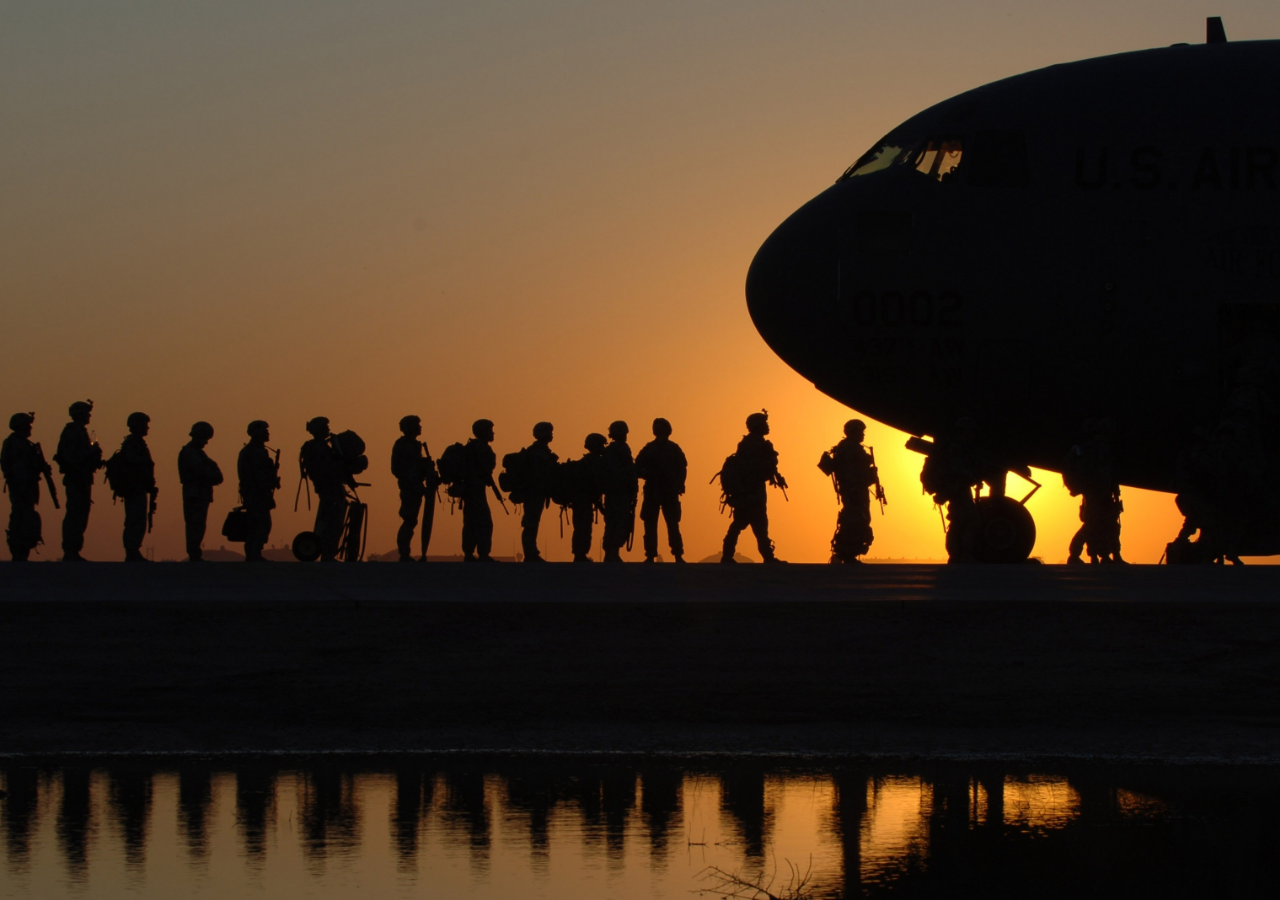
==== index2.html @ 164d667a "grote verrandering" ====
<!DOCTYPE html>
<html lang="en">
<head>
    <meta charset="UTF-8">
    <meta http-equiv="X-UA-Compatible" content="IE=edge">
    <meta name="viewport" content="width=device-width, initial-scale=1.0">
    <title>Band of Brothers</title>
    <link rel="stylesheet" href="style.css">
</head>
<body>
    <!-- <iframe src="muziek/BandOfBrothers.mp3" allow="autoplay" style="display:none" id="iframeAudio">
    </iframe>  -->
    <main>
        <div class="opstijgen">
            <div class="image"></div>
        </div>
        <div class="vliegen">
            <div class="image"></div>
        </div>
        <div class="springen">
            <div class="image"></div>
        </div>
        <div class="lucht">
            <div class="image"></div>
        </div>
    </main>


    <script src="main.js"></script>
</body>
</html>
---- style.css ----
body{
    background-color:black;
    color:white;
    margin:0px;
    padding:0px;
}
h1{
    font-family:'cf_band_of_brothers_personaRg' ;
    font-size:80px;
    color:white;
    text-align: center;
}
.color{
    color:darkred;
}
header{
    background-color:black;
    position:fixed;
    left:0px;
    top:0px;
    height:100%;
    width:100%;
    text-align:center;
    z-index:-1;
}
.btn{
    cursor:pointer;
    width:150px;
    margin:20px auto;
    padding:5px 20px;
    background-color:red;
    font-size:25px;
}
.btn:hover{

}

main{
    position: fixed;
    left:0px;
    top:0px;
    height:100%;
    width:100%;
    background-color:black;
}
/* Afbeeldingen */
/* 1 */
.opstijgen{
    position: absolute;
    left:0;
    top:0;
    height:100%;
    width:100%;
    z-index: 5;
    animation: opstijgen 3s;
    animation-fill-mode: forwards;
}
.opstijgen .image{
    position:absolute;
    left:0px;
    top:calc(50% - 50%);
    height:100%;
    width:100%;
    background:url("../afbeeldingen/BOB1.jpg")center center no-repeat;background-size:cover;
}
@keyframes opstijgen {
    from {top: 0%}
    to {top: 100%}
}
/* 2 */
.vliegen{
    position: absolute;
    left:0;
    top:0;
    height:100%;
    width:100%;
    z-index: 4;
    animation: vliegen 5s;
    animation-delay:5s;
    animation-fill-mode: forwards;
}
.vliegen .image{
    position:absolute;
    left:0px;
    top:calc(50% - 50%);
    height:100%;
    width:100%;
    background:url("../afbeeldingen/BOB2.jpg")center center no-repeat;background-size:cover;
}
@keyframes vliegen {
    0%{opacity:100%}
    15% {opacity:50%}
    30% {opacity:0%}
    100% {opacity:0%}
}

/* 3 */
.springen{
    position: absolute;
    left:0;
    top:0;
    height:100%;
    width:100%;
    z-index: 3;
    animation: springen 5s;
    animation-delay:5s;
    animation-fill-mode: forwards;
}
.springen .image{
    position:absolute;
    left:0px;
    top:calc(50% - 50%);
    height:100%;
    width:100%;
    background:url("../afbeeldingen/BOB3.jpg")center center no-repeat;background-size:cover;

}
@keyframes springen {
    0% {transform: scale(1 , 1)}
    50% {transform: scale(1.5, 1.5)}
    50% {opacity: 1 }
    100%{opacity: 0}
}
/* 4 */
.lucht{
    position: absolute;
    left:0;
    top:0;
    height:100%;
    width:100%;
    z-index: 2;
    animation: lucht 7s;
    animation-delay:7s;
    animation-fill-mode: forwards;
}
.lucht .image{
    position:absolute;
    left:0px;
    top:calc(50% - 50%);
    height:100%;
    width:100%;
    background:url("../afbeeldingen/BOB4.jpg")center center no-repeat;background-size:cover;
}
@keyframes lucht {
    from {transform: scale(0 , 0)}
    to {transform: scale(1.5, 1.5)}
}

/* Fonts */
@font-face {
    font-family: 'cf_band_of_brothers_personaRg';
    src: url('font/fon1/cfbandofbrotherspersonal-re-webfont.woff2') format('woff2'),
         url('font/fon1cfbandofbrotherspersonal-re-webfont.woff') format('woff');
    font-weight: normal;
    font-style: normal;
}
@font-face {
    font-family: 'vendettaregular';
    src: url('font/font2/endetta-webfont.woff2') format('woff2'),
         url('font/font2/vendetta-webfont.woff') format('woff');
    font-weight: normal;
    font-style: normal;

}

@font-face {
    font-family: 'scala_sansbold_lf';
    src: url('font/font3/scalasans-boldlf-webfont.woff2') format('woff2'),
         url('font/font3/scalasans-boldlf-webfont.woff') format('woff');
    font-weight: normal;
    font-style: normal;

}

@font-face {
    font-family: 'scala_sanslight';
    src: url('font/font3/scalasans-light-webfont.woff2') format('woff2'),
         url('font/font3/scalasans-light-webfont.woff') format('woff');
    font-weight: normal;
    font-style: normal;

}

@font-face {
    font-family: 'scala_sansregular';
    src: url('font/font3/scalasans-regular-webfont.woff2') format('woff2'),
         url('font/font3/scalasans-regular-webfont.woff') format('woff');
    font-weight: normal;
    font-style: normal;

}
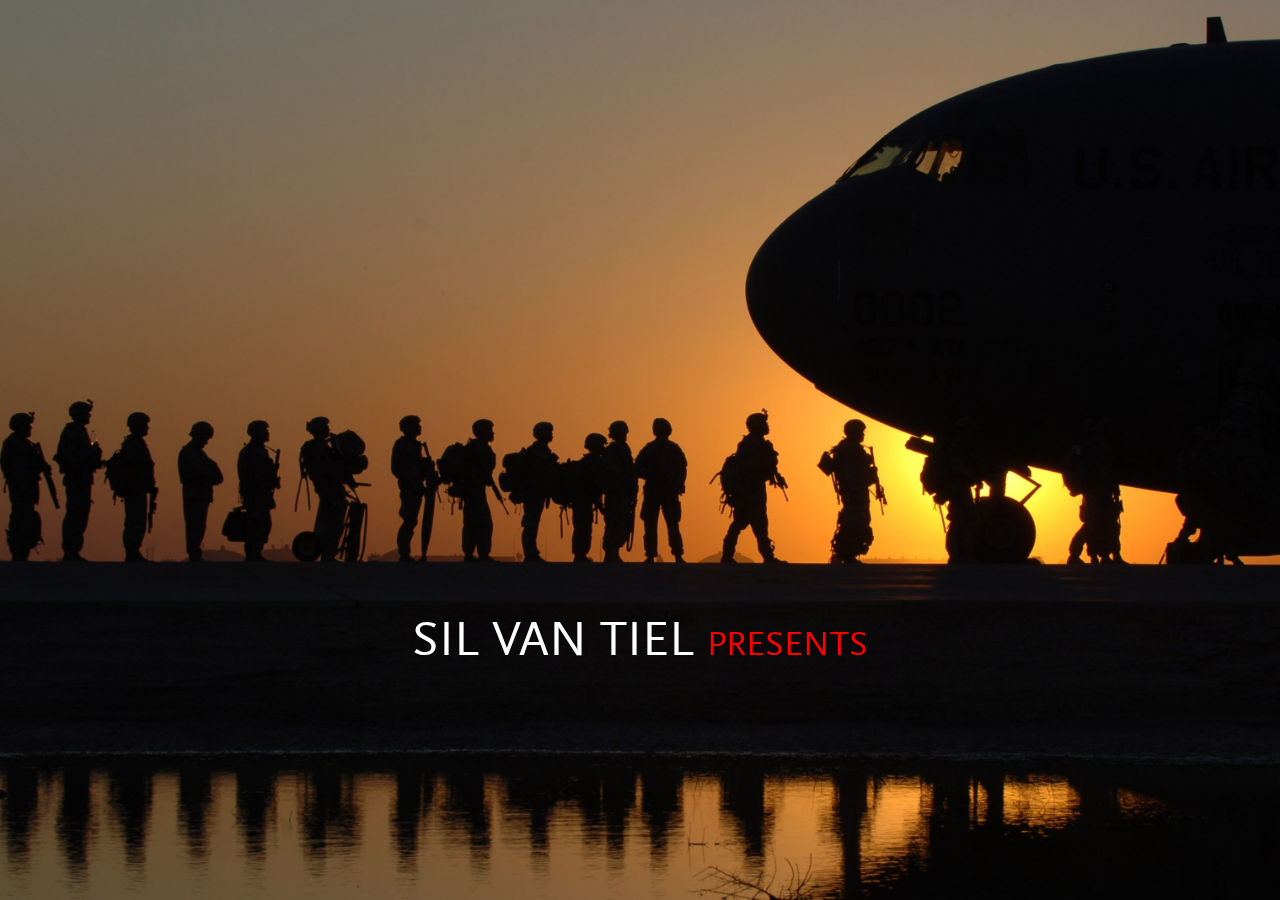
==== commit 517167d9: "laatste versie" ====
--- a/index2.html
+++ b/index2.html
@@ -8,21 +8,71 @@
     <link rel="stylesheet" href="style.css">
 </head>
 <body>
-    <!-- <iframe src="muziek/BandOfBrothers.mp3" allow="autoplay" style="display:none" id="iframeAudio">
-    </iframe>  -->
+    <iframe src="muziek/BOBmuziek.mp3" allow="autoplay" style="display:none" id="iframeAudio">
+    </iframe> 
     <main>
+        <div class="einde">
+            <div class="einde-tekst">BAND <span style="color:red">of</span> Brothers</div>
+            <a href="/index.html" class="btn">terug</a>
+        </div>
         <div class="opstijgen">
-            <div class="image"></div>
+            <div class="image">
+                <div class="presents">SIL VAN TIEL <span style="color:red ; font-size:35px">PRESENTS</span></div>
+            </div>
         </div>
         <div class="vliegen">
             <div class="image"></div>
         </div>
         <div class="springen">
-            <div class="image"></div>
+            <div class="image">
+                <div class="bob">
+                    <div class="bob-tekst">
+                        STARRING
+                    </div>
+                    <div class="bob-tekst-2">
+                        EION BAILEY
+                    </div>
+                    <div class="bob-tekst-3">
+                        MICHAEL CUDLITZ
+                    </div>
+                    <div class="bob-tekst-4">
+                        DALE DYE
+                    </div>
+                </div>
+            </div>
         </div>
         <div class="lucht">
             <div class="image"></div>
         </div>
+        <div class="land">
+            <div class="image"></div>
+        </div>
+        <div class="rook1">
+            <div class="image"></div>
+        </div>
+        <div class="rook2">
+            <div class="image"></div>
+        </div>
+
+        <div class="rakket1">
+            <div class="image"></div>
+        </div>
+        <div class="rakket2">
+            <div class="image"></div>
+        </div>
+        <div class="rakket3">
+            <div class="image"></div>
+        </div>
+        <div class="rakket4">
+            <div class="image"></div>
+        </div>
+        <div class="rakket5">
+            <div class="image"></div>
+        </div>
+        <div class="rakket6">
+            <div class="image"></div>
+        </div>
+
     </main>
 
 
--- a/style.css
+++ b/style.css
@@ -1,20 +1,24 @@
 body{
-    background-color:black;
+    /* background-color:black; */
     color:white;
     margin:0px;
     padding:0px;
+    
 }
 h1{
     font-family:'cf_band_of_brothers_personaRg' ;
     font-size:80px;
     color:white;
     text-align: center;
+    margin-top:150px;
 }
 .color{
-    color:darkred;
-}
+    color:black;
+    letter-spacing: 25px;
+}
+
 header{
-    background-color:black;
+    background:url("../afbeeldingen/BOB-background.jpg")center center no-repeat;background-size:cover;
     position:fixed;
     left:0px;
     top:0px;
@@ -23,16 +27,52 @@
     text-align:center;
     z-index:-1;
 }
-.btn{
-    cursor:pointer;
-    width:150px;
-    margin:20px auto;
-    padding:5px 20px;
-    background-color:red;
-    font-size:25px;
-}
-.btn:hover{
-
+.overlay{
+    background: rgba(0, 0, 0, 0.6);
+    width:100%;
+    height:100%;
+    left:0px;
+    top:0px;
+    position:fixed;
+}
+.btn {
+	background:linear-gradient(to bottom, #f3eded 5%, #2e2e2e 100%);
+	background-color:#414141;
+	border-radius:20px;
+	display:inline-block;
+	cursor:pointer;
+	color:#ffffff;
+	font-family:Arial;
+	font-size:17px;
+	font-weight:bold;
+	padding:9px 40px;
+	text-decoration:none;
+}
+.btn:hover {
+	background:linear-gradient(to bottom, #4d4d4d 5%, #c7c7c7 100%);
+	background-color:#4d4d4d;
+}
+.btn:active {
+	position:relative;
+	top:1px;
+}
+
+a{
+    color:white;
+    text-decoration: none;
+    font-size:15px;
+}
+a:hover{
+    text-decoration:underline;
+    font-weight:bold;
+}
+
+.extra-tekst{
+    position:fixed;
+    top:90%;
+    left:0px;
+    text-align:center;
+    width:100%;
 }
 
 main{
@@ -42,6 +82,24 @@
     height:100%;
     width:100%;
     background-color:black;
+    color:white;
+
+}
+
+.einde{
+    color:white;
+    position:absolute;
+    left:0px;
+    top:50%;
+    text-align:center;
+    height:100%;
+    width:100%;
+}
+
+.einde .einde-tekst{
+    font-size:80px;
+    font-family:'cf_band_of_brothers_personaRg';
+    letter-spacing: 25px;
 }
 /* Afbeeldingen */
 /* 1 */
@@ -51,8 +109,9 @@
     top:0;
     height:100%;
     width:100%;
-    z-index: 5;
+    z-index: 21;
     animation: opstijgen 3s;
+    animation-delay:5s;
     animation-fill-mode: forwards;
 }
 .opstijgen .image{
@@ -62,10 +121,35 @@
     height:100%;
     width:100%;
     background:url("../afbeeldingen/BOB1.jpg")center center no-repeat;background-size:cover;
+}
+.presents{
+    position: absolute;
+    left:0;
+    top:68%;
+    text-align:center;
+    height:100%;
+    width:100%;
+    z-index: 20;
+    animation: presents 8s;
+    animation-delay:0s;
+    animation-fill-mode: forwards;
+    font-family: "scala_sansregular";
+    font-size:50px;
 }
 @keyframes opstijgen {
     from {top: 0%}
     to {top: 100%}
+    99%{transform:scale(1 , 1)}
+    100% {transform: scale(0 , 0)}
+}
+@keyframes presents{
+    0% {opacity:0}
+    10% {opacity:0}
+    50% {opacity:1}
+    70% {opacity:0}
+    100% {opacity: 0}
+    99%{transform:scale(1 , 1)}
+    100% {transform: scale(0 , 0)}
 }
 /* 2 */
 .vliegen{
@@ -74,9 +158,9 @@
     top:0;
     height:100%;
     width:100%;
-    z-index: 4;
+    z-index: 19;
     animation: vliegen 5s;
-    animation-delay:5s;
+    animation-delay:9s;
     animation-fill-mode: forwards;
 }
 .vliegen .image{
@@ -87,11 +171,56 @@
     width:100%;
     background:url("../afbeeldingen/BOB2.jpg")center center no-repeat;background-size:cover;
 }
+.bob{
+    position: absolute;
+    left:55%;
+    top:30%;
+    height:100%;
+    width:100%;
+    z-index: 18;
+    animation: bob 8s;
+    animation-delay:10s;
+    animation-fill-mode: forwards;
+}
+.bob-tekst{
+    font-family: "scala_sansregular";
+    font-size:40px;
+    color:red;
+}
+.bob-tekst-2{
+    font-family: "scala_sansregular";
+    font-size:60px;
+    color:white;
+    line-height: 0.8;
+    text-indent: 20px;
+}
+.bob-tekst-3{
+    font-family: "scala_sansregular";
+    font-size:60px;
+    color:white;
+    line-height: 1.5;
+    text-indent: -40px;
+}
+.bob-tekst-4{
+    font-family: "scala_sansregular";
+    font-size:60px;
+    color:white;
+    line-height: 1.5;
+}
 @keyframes vliegen {
-    0%{opacity:100%}
-    15% {opacity:50%}
-    30% {opacity:0%}
-    100% {opacity:0%}
+    0%{opacity:1}
+    15% {opacity:0.5}
+    30% {opacity:0}
+    100% {opacity:0}
+    99%{transform:scale(1 , 1)}
+    100% {transform: scale(0 , 0)}
+}
+@keyframes bob{
+    50% {opacity:1}
+    70% {opacity:0}
+    100% {opacity: 0}
+    99%{transform:scale(1 , 1)}
+    100% {transform: scale(0 , 0)}
 }
 
 /* 3 */
@@ -101,9 +230,9 @@
     top:0;
     height:100%;
     width:100%;
-    z-index: 3;
+    z-index: 17;
     animation: springen 5s;
-    animation-delay:5s;
+    animation-delay:10s;
     animation-fill-mode: forwards;
 }
 .springen .image{
@@ -120,6 +249,8 @@
     50% {transform: scale(1.5, 1.5)}
     50% {opacity: 1 }
     100%{opacity: 0}
+    99%{transform:scale(1.5 , 1.5)}
+    100% {transform: scale(0 , 0)}
 }
 /* 4 */
 .lucht{
@@ -128,9 +259,9 @@
     top:0;
     height:100%;
     width:100%;
-    z-index: 2;
+    z-index: 16;
     animation: lucht 7s;
-    animation-delay:7s;
+    animation-delay:11s;
     animation-fill-mode: forwards;
 }
 .lucht .image{
@@ -142,9 +273,216 @@
     background:url("../afbeeldingen/BOB4.jpg")center center no-repeat;background-size:cover;
 }
 @keyframes lucht {
-    from {transform: scale(0 , 0)}
-    to {transform: scale(1.5, 1.5)}
-}
+    0% {transform: scale(0 , 0)}
+    50% {transform: scale(1.5, 1.5)}
+    100% {transform: scale(0 , 0)}
+}
+/* 5 */
+.land{
+    position: absolute;
+    left:0;
+    top:0;
+    height:100%;
+    width:100%;
+    z-index: 15;
+    animation: landing 5s;
+    animation-delay:17s;
+    animation-fill-mode: forwards;
+}
+.land .image{
+    position:absolute;
+    left:0px;
+    top:calc(50% - 50%);
+    height:100%;
+    width:100%;
+    background:url("../afbeeldingen/BOB5.jpg")center center no-repeat;background-size:cover;
+}
+@keyframes landing {
+    0% {transform: scale(1 , 1)}
+    25% {transform: scale(1 , 1)}
+    50% {transform: scale(1.5, 1.5) ; opacity: 1}
+    99%{transform:scale(1.5 , 1.5)}
+    100%{opacity: 0 ; transform:scale(0 ,0)}
+}
+/* 6 */
+.rook1{
+    position: absolute;
+    left:0;
+    top:0;
+    height:100%;
+    width:100%;
+    z-index: 14;
+    animation: rook1 2s;
+    animation-delay:20s;
+    animation-fill-mode: forwards;
+}
+.rook1 .image{
+    position:absolute;
+    left:0px;
+    top:calc(50% - 50%);
+    height:100%;
+    width:100%;
+    background:url("../afbeeldingen/BOB6.jpg")center center no-repeat;background-size:cover;
+}
+@keyframes rook1{
+    50%{opacity:1}
+    100%{opacity:0}
+    99%{transform:scale(1 , 1)}
+    100% {transform: scale(0 , 0)}
+}
+/* 7 */
+.rook2{
+    position: absolute;
+    left:0;
+    top:0;
+    height:100%;
+    width:100%;
+    z-index: 13;
+    animation: rook2 2s;
+    animation-delay:21s;
+    animation-fill-mode: forwards;
+}
+.rook2 .image{
+    position:absolute;
+    left:0px;
+    top:calc(50% - 50%);
+    height:100%;
+    width:100%;
+    background:url("../afbeeldingen/BOB7.jpg")center center no-repeat;background-size:cover;
+}
+@keyframes rook2{
+    50%{opacity:1}
+    100%{opacity:0}
+    99%{transform:scale(1 , 1)}
+    100% {transform: scale(0 , 0)}
+}
+/* 8 begin rakket*/
+.rakket1{
+    position:absolute;
+    left:0;
+    top:0;
+    height:100%;
+    width:100%;
+    z-index:12;
+    animation: rakket 500ms;
+    animation-delay:22500ms;
+    animation-fill-mode: forwards;
+}
+.rakket1 .image{
+    position:absolute;
+    left:0px;
+    top:calc(50% - 50%);
+    height:100%;
+    width:100%;
+    background:url("../afbeeldingen/vid1.jpg")center center no-repeat;background-size:cover;
+}
+/* 9 */
+.rakket2{
+    position:absolute;
+    left:0;
+    top:0;
+    height:100%;
+    width:100%;
+    z-index:11;
+    animation: rakket 500ms;
+    animation-delay:23000ms;
+    animation-fill-mode: forwards;
+}
+.rakket2 .image{
+    position:absolute;
+    left:0px;
+    top:calc(50% - 50%);
+    height:100%;
+    width:100%;
+    background:url("../afbeeldingen/vid2.jpg")center center no-repeat;background-size:cover;
+}
+/* 10 */
+.rakket3{
+    position:absolute;
+    left:0;
+    top:0;
+    height:100%;
+    width:100%;
+    z-index:10;
+    animation: rakket 500ms;
+    animation-delay:23500ms;
+    animation-fill-mode: forwards;
+}
+.rakket3 .image{
+    position:absolute;
+    left:0px;
+    top:calc(50% - 50%);
+    height:100%;
+    width:100%;
+    background:url("../afbeeldingen/vid3.jpg")center center no-repeat;background-size:cover;
+}
+/* 11 */
+.rakket4{
+    position:absolute;
+    left:0;
+    top:0;
+    height:100%;
+    width:100%;
+    z-index:9;
+    animation: rakket 500ms;
+    animation-delay:24000ms;
+    animation-fill-mode: forwards;
+}
+.rakket4 .image{
+    position:absolute;
+    left:0px;
+    top:calc(50% - 50%);
+    height:100%;
+    width:100%;
+    background:url("../afbeeldingen/vid4.jpg")center center no-repeat;background-size:cover;
+}
+/* 12 */
+.rakket5{
+    position:absolute;
+    left:0;
+    top:0;
+    height:100%;
+    width:100%;
+    z-index:8;
+    animation: rakket 500ms;
+    animation-delay:24500ms;
+    animation-fill-mode: forwards;
+}
+.rakket5 .image{
+    position:absolute;
+    left:0px;
+    top:calc(50% - 50%);
+    height:100%;
+    width:100%;
+    background:url("../afbeeldingen/vid5.jpg")center center no-repeat;background-size:cover;
+}
+/* 13 */
+.rakket6{
+    position:absolute;
+    left:0;
+    top:0;
+    height:100%;
+    width:100%;
+    z-index:7;
+    animation: rakket 5s;
+    animation-delay:25000ms;
+    animation-fill-mode: forwards;
+}
+.rakket6 .image{
+    position:absolute;
+    left:0px;
+    top:calc(50% - 50%);
+    height:100%;
+    width:100%;
+    background:url("../afbeeldingen/vid6.jpg")center center no-repeat;background-size:cover;
+}
+@keyframes rakket{
+    0% {opacity:1}
+    100% {opacity:0}
+    99%{transform:scale(1 , 1)}
+    100% {transform: scale(0 , 0)}
+}
+
 
 /* Fonts */
 @font-face {
@@ -189,4 +527,3 @@
     font-style: normal;
 
 }
-
